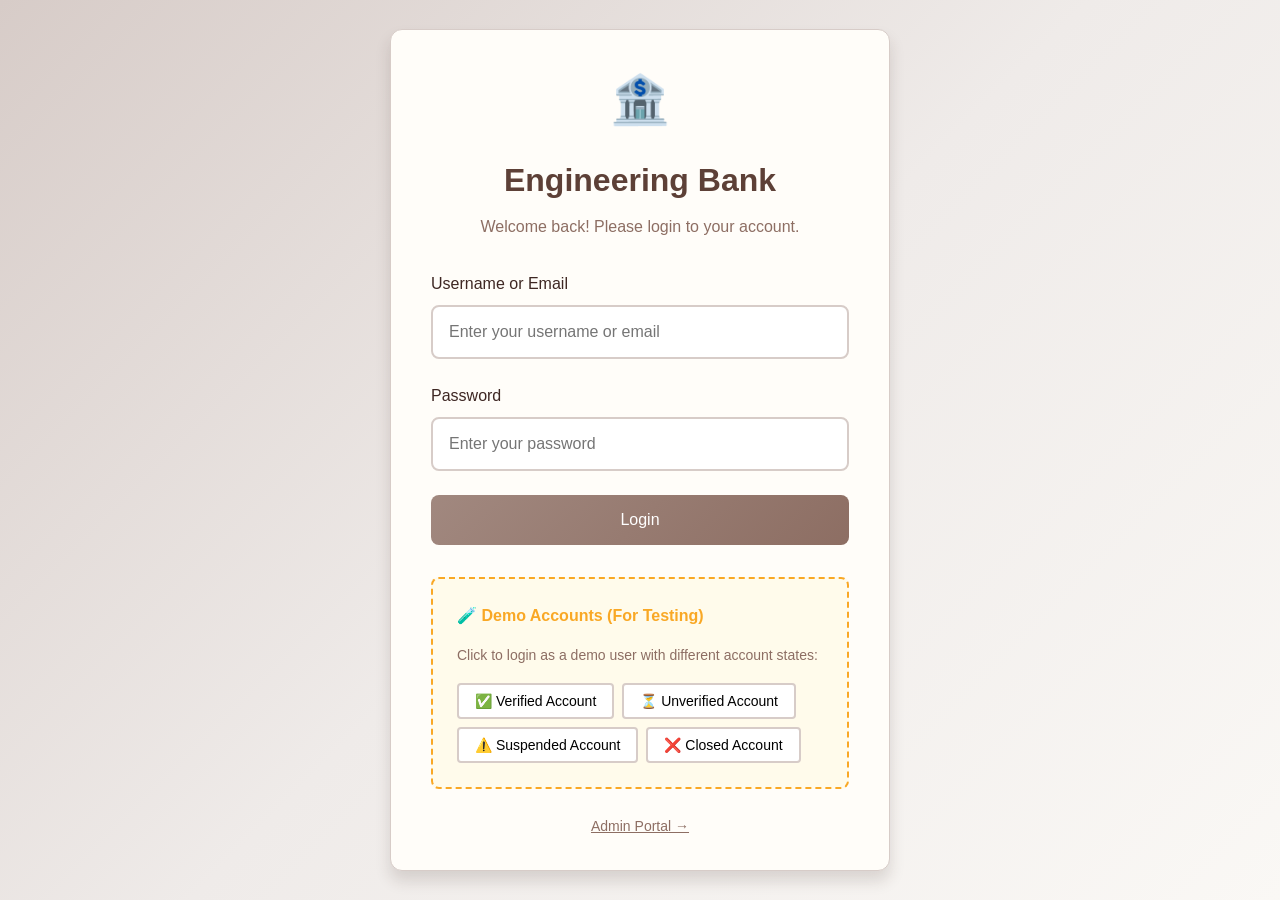
==== index.html @ 9f68fe20 "GUI v1" ====
<!DOCTYPE html>
<html lang="en">
<head>
    <meta charset="UTF-8">
    <meta name="viewport" content="width=device-width, initial-scale=1.0">
    <meta name="description" content="SecureBank - Online Banking Login Portal">
    <title>Engineering Bank - Login</title>
    <link rel="stylesheet" href="styles.css">
</head>
<body>
    <div class="login-container">
        <div class="login-card">
            <!-- Bank Logo and Header -->
            <div class="login-header">
                <div class="bank-logo">🏦</div>
                <h1>Engineering Bank</h1>
                <p>Welcome back! Please login to your account.</p>
            </div>

            <!-- Notification Area -->
            <div id="notification" class="notification">
                <span id="notification-icon"></span>
                <span id="notification-message"></span>
            </div>

            <!-- Login Form -->
            <form id="loginForm" onsubmit="return handleLogin(event)">
                <!-- Username/Email Field -->
                <div class="form-group">
                    <label for="username">Username or Email</label>
                    <input 
                        type="text" 
                        id="username" 
                        name="username" 
                        class="form-control" 
                        placeholder="Enter your username or email"
                        autocomplete="username"
                    >
                    <span id="username-error" class="error-message">Please enter a valid username or email</span>
                </div>

                <!-- Password Field -->
                <div class="form-group">
                    <label for="password">Password</label>
                    <input 
                        type="password" 
                        id="password" 
                        name="password" 
                        class="form-control" 
                        placeholder="Enter your password"
                        autocomplete="current-password"
                    >
                    <span id="password-error" class="error-message">Password is required</span>
                </div>

                <!-- Login Button -->
                <button type="submit" id="loginBtn" class="btn btn-primary btn-block">
                    Login
                </button>
            </form>

            <!-- Demo Login Section (For Testing) -->
            <div class="testing-controls">
                <h4>🧪 Demo Accounts (For Testing)</h4>
                <p class="text-muted" style="font-size: 0.875rem; margin-bottom: 1rem;">
                    Click to login as a demo user with different account states:
                </p>
                <div class="state-buttons">
                    <button class="state-btn" onclick="demoLogin('verified')">
                        ✅ Verified Account
                    </button>
                    <button class="state-btn" onclick="demoLogin('unverified')">
                        ⏳ Unverified Account
                    </button>
                    <button class="state-btn" onclick="demoLogin('suspended')">
                        ⚠️ Suspended Account
                    </button>
                    <button class="state-btn" onclick="demoLogin('closed')">
                        ❌ Closed Account
                    </button>
                </div>
            </div>

            <!-- Admin Link -->
            <div class="text-center mt-2">
                <a href="admin.html" style="color: var(--text-muted); font-size: 0.875rem;">
                    Admin Portal →
                </a>
            </div>
        </div>
    </div>

    <script>
        // ========================================
        // Login Page JavaScript
        // ========================================

        /**
         * Handle login form submission
         * @param {Event} event - Form submit event
         * @returns {boolean} - False to prevent form submission
         */
        function handleLogin(event) {
            event.preventDefault();
            
            // Get form values
            const username = document.getElementById('username').value.trim();
            const password = document.getElementById('password').value;
            
            // Reset error states
            clearErrors();
            
            // Validate inputs
            let isValid = true;
            
            // Username validation
            if (!username) {
                showError('username', 'Please enter your username or email');
                isValid = false;
            } else if (username.length < 3) {
                showError('username', 'Username must be at least 3 characters');
                isValid = false;
            }
            
            // Password validation
            if (!password) {
                showError('password', 'Password is required');
                isValid = false;
            } else if (password.length < 4) {
                showError('password', 'Password must be at least 4 characters');
                isValid = false;
            }
            
            if (!isValid) {
                showNotification('Please fix the errors above', 'error');
                return false;
            }
            
            // Simulate login check (demo credentials)
            const demoUsers = {
                'mohammed.osama': { password: 'password123', status: 'verified' },
                'youssef.mabrouk': { password: 'pass456', status: 'unverified' },
                'ahmed.hesam': { password: 'ahmedpass', status: 'suspended' },
                'abdelrahman': { password: 'abdel123', status: 'closed' }
            };
            
            const user = demoUsers[username.toLowerCase()];
            
            if (user && user.password === password) {
                // Successful login
                showNotification('Login successful! Redirecting...', 'success');
                
                // Store user data
                sessionStorage.setItem('loggedIn', 'true');
                sessionStorage.setItem('username', username);
                sessionStorage.setItem('accountStatus', user.status);
                
                // Redirect to dashboard after delay
                setTimeout(() => {
                    window.location.href = 'dashboard.html';
                }, 1000);
            } else {
                // Failed login
                showNotification('Invalid username or password', 'error');
            }
            
            return false;
        }

        /**
         * Demo login with predefined account state
         * @param {string} status - Account status to demo
         */
        function demoLogin(status) {
            const demoData = {
                verified: { name: 'Mohammed Osama', accountNumber: '1234567890' },
                unverified: { name: 'Youssef Mabrouk', accountNumber: '0987654321' },
                suspended: { name: 'Ahmed Hesam', accountNumber: '5555555555' },
                closed: { name: 'Abdelrahman', accountNumber: '1111111111' }
            };
            
            const data = demoData[status];
            
            // Store demo user data
            sessionStorage.setItem('loggedIn', 'true');
            sessionStorage.setItem('username', data.name);
            sessionStorage.setItem('accountNumber', data.accountNumber);
            sessionStorage.setItem('accountStatus', status);
            sessionStorage.setItem('balance', '1000.00');
            
            showNotification(`Logging in as ${data.name} (${status})...`, 'success');
            
            setTimeout(() => {
                window.location.href = 'dashboard.html';
            }, 800);
        }

        /**
         * Show error for a specific field
         * @param {string} fieldId - Field ID
         * @param {string} message - Error message
         */
        function showError(fieldId, message) {
            const field = document.getElementById(fieldId);
            const error = document.getElementById(fieldId + '-error');
            
            field.classList.add('error');
            error.textContent = message;
            error.classList.add('visible');
        }

        /**
         * Clear all error states
         */
        function clearErrors() {
            document.querySelectorAll('.form-control').forEach(field => {
                field.classList.remove('error');
            });
            document.querySelectorAll('.error-message').forEach(error => {
                error.classList.remove('visible');
            });
        }

        /**
         * Show notification message
         * @param {string} message - Message to display
         * @param {string} type - Notification type (success, error, warning, info)
         */
        function showNotification(message, type) {
            const notification = document.getElementById('notification');
            const icon = document.getElementById('notification-icon');
            const text = document.getElementById('notification-message');
            
            // Set icon based on type
            const icons = {
                success: '✅',
                error: '❌',
                warning: '⚠️',
                info: 'ℹ️'
            };
            
            // Remove all type classes
            notification.className = 'notification visible notification-' + type;
            icon.textContent = icons[type] || icons.info;
            text.textContent = message;
            
            // Auto-hide after 5 seconds (except for errors)
            if (type !== 'error') {
                setTimeout(() => {
                    notification.classList.remove('visible');
                }, 5000);
            }
        }

        // Real-time validation on input
        document.getElementById('username').addEventListener('input', function() {
            if (this.value.trim().length >= 3) {
                this.classList.remove('error');
                document.getElementById('username-error').classList.remove('visible');
            }
        });

        document.getElementById('password').addEventListener('input', function() {
            if (this.value.length >= 4) {
                this.classList.remove('error');
                document.getElementById('password-error').classList.remove('visible');
            }
        });
    </script>
</body>
</html>
---- styles.css ----
/* ========================================
   SecureBank - Banking GUI Design System
   ======================================== */

/* CSS Variables - Warm Beige Color Palette */
:root {
    --primary-color: #5d4037;
    --primary-light: #8d6e63;
    --primary-dark: #3e2723;
    --accent-color: #a1887f;
    --accent-hover: #8d6e63;
    
    /* Status Colors */
    --status-verified: #558b2f;
    --status-verified-bg: #dcedc8;
    --status-unverified: #f9a825;
    --status-unverified-bg: #fff9c4;
    --status-suspended: #c62828;
    --status-suspended-bg: #ffcdd2;
    --status-closed: #757575;
    --status-closed-bg: #eeeeee;
    
    /* Notification Colors */
    --success-color: #558b2f;
    --success-bg: #dcedc8;
    --error-color: #c62828;
    --error-bg: #ffcdd2;
    --warning-color: #f9a825;
    --warning-bg: #fff9c4;
    --info-color: #1565c0;
    --info-bg: #bbdefb;
    
    /* Neutral Colors - Beige Theme */
    --bg-color: #faf8f5;
    --card-bg: #fffdf9;
    --text-primary: #3e2723;
    --text-secondary: #5d4037;
    --text-muted: #8d6e63;
    --border-color: #d7ccc8;
    
    /* Shadows */
    --shadow-sm: 0 1px 2px rgba(62, 39, 35, 0.08);
    --shadow-md: 0 4px 6px rgba(62, 39, 35, 0.12);
    --shadow-lg: 0 10px 15px rgba(62, 39, 35, 0.15);
    
    /* Spacing */
    --spacing-xs: 0.25rem;
    --spacing-sm: 0.5rem;
    --spacing-md: 1rem;
    --spacing-lg: 1.5rem;
    --spacing-xl: 2rem;
    
    /* Border Radius */
    --radius-sm: 4px;
    --radius-md: 8px;
    --radius-lg: 12px;
}

/* Reset & Base Styles */
* {
    margin: 0;
    padding: 0;
    box-sizing: border-box;
}

body {
    font-family: 'Segoe UI', Tahoma, Geneva, Verdana, sans-serif;
    background-color: var(--bg-color);
    color: var(--text-primary);
    line-height: 1.6;
    min-height: 100vh;
}

/* Typography */
h1, h2, h3, h4 {
    font-weight: 600;
    color: var(--primary-color);
    margin-bottom: var(--spacing-md);
}

h1 { font-size: 2rem; }
h2 { font-size: 1.5rem; }
h3 { font-size: 1.25rem; }
h4 { font-size: 1rem; }

p {
    color: var(--text-secondary);
    margin-bottom: var(--spacing-sm);
}

/* Layout Components */
.container {
    max-width: 1200px;
    margin: 0 auto;
    padding: var(--spacing-lg);
}

.card {
    background: var(--card-bg);
    border-radius: var(--radius-lg);
    box-shadow: var(--shadow-md);
    padding: var(--spacing-xl);
    margin-bottom: var(--spacing-lg);
}

.card-header {
    border-bottom: 1px solid var(--border-color);
    padding-bottom: var(--spacing-md);
    margin-bottom: var(--spacing-lg);
}

/* Header / Navbar */
.navbar {
    background: linear-gradient(135deg, var(--primary-color), var(--primary-light));
    color: white;
    padding: var(--spacing-md) var(--spacing-xl);
    box-shadow: var(--shadow-md);
}

.navbar h1 {
    color: white;
    margin: 0;
    font-size: 1.5rem;
}

.navbar-content {
    display: flex;
    justify-content: space-between;
    align-items: center;
    max-width: 1200px;
    margin: 0 auto;
}

.navbar-links {
    display: flex;
    gap: var(--spacing-md);
}

.navbar-links a {
    color: white;
    text-decoration: none;
    padding: var(--spacing-sm) var(--spacing-md);
    border-radius: var(--radius-sm);
    transition: background 0.2s;
}

.navbar-links a:hover {
    background: rgba(255, 255, 255, 0.1);
}

/* Form Elements */
.form-group {
    margin-bottom: var(--spacing-lg);
}

.form-group label {
    display: block;
    font-weight: 500;
    margin-bottom: var(--spacing-sm);
    color: var(--text-primary);
}

.form-control {
    width: 100%;
    padding: var(--spacing-md);
    border: 2px solid var(--border-color);
    border-radius: var(--radius-md);
    font-size: 1rem;
    transition: border-color 0.2s, box-shadow 0.2s;
}

.form-control:focus {
    outline: none;
    border-color: var(--accent-color);
    box-shadow: 0 0 0 3px rgba(49, 130, 206, 0.1);
}

.form-control:disabled {
    background-color: var(--bg-color);
    cursor: not-allowed;
    opacity: 0.7;
}

.form-control.error {
    border-color: var(--error-color);
}

.form-control.success {
    border-color: var(--success-color);
}

/* Error Message */
.error-message {
    color: var(--error-color);
    font-size: 0.875rem;
    margin-top: var(--spacing-xs);
    display: none;
}

.error-message.visible {
    display: block;
}

/* Buttons */
.btn {
    display: inline-flex;
    align-items: center;
    justify-content: center;
    gap: var(--spacing-sm);
    padding: var(--spacing-md) var(--spacing-xl);
    border: none;
    border-radius: var(--radius-md);
    font-size: 1rem;
    font-weight: 500;
    cursor: pointer;
    transition: all 0.2s;
    text-decoration: none;
}

.btn-primary {
    background: linear-gradient(135deg, var(--accent-color), var(--primary-light));
    color: white;
}

.btn-primary:hover:not(:disabled) {
    background: linear-gradient(135deg, var(--accent-hover), var(--primary-color));
    box-shadow: var(--shadow-md);
    transform: translateY(-1px);
}

.btn-secondary {
    background: var(--bg-color);
    color: var(--text-primary);
    border: 2px solid var(--border-color);
}

.btn-secondary:hover:not(:disabled) {
    background: var(--border-color);
}

.btn-success {
    background: var(--status-verified);
    color: white;
}

.btn-success:hover:not(:disabled) {
    background: #2f855a;
}

.btn-danger {
    background: var(--status-suspended);
    color: white;
}

.btn-danger:hover:not(:disabled) {
    background: #c53030;
}

.btn-warning {
    background: var(--status-unverified);
    color: white;
}

.btn-warning:hover:not(:disabled) {
    background: #b7791f;
}

.btn:disabled {
    opacity: 0.5;
    cursor: not-allowed;
    transform: none !important;
    box-shadow: none !important;
}

.btn-block {
    width: 100%;
}

.btn-sm {
    padding: var(--spacing-sm) var(--spacing-md);
    font-size: 0.875rem;
}

/* Button Group */
.btn-group {
    display: flex;
    gap: var(--spacing-md);
    flex-wrap: wrap;
}

/* Status Labels */
.status-label {
    display: inline-flex;
    align-items: center;
    gap: var(--spacing-sm);
    padding: var(--spacing-sm) var(--spacing-md);
    border-radius: var(--radius-md);
    font-weight: 600;
    font-size: 0.875rem;
    text-transform: uppercase;
    letter-spacing: 0.5px;
}

.status-verified {
    background: var(--status-verified-bg);
    color: var(--status-verified);
}

.status-unverified {
    background: var(--status-unverified-bg);
    color: var(--status-unverified);
}

.status-suspended {
    background: var(--status-suspended-bg);
    color: var(--status-suspended);
}

.status-closed {
    background: var(--status-closed-bg);
    color: var(--status-closed);
}

/* Status Indicator Dot */
.status-dot {
    width: 8px;
    height: 8px;
    border-radius: 50%;
    display: inline-block;
}

.status-verified .status-dot { background: var(--status-verified); }
.status-unverified .status-dot { background: var(--status-unverified); }
.status-suspended .status-dot { background: var(--status-suspended); }
.status-closed .status-dot { background: var(--status-closed); }

/* Notification Box */
.notification {
    padding: var(--spacing-md) var(--spacing-lg);
    border-radius: var(--radius-md);
    margin-bottom: var(--spacing-md);
    display: none;
    align-items: center;
    gap: var(--spacing-md);
    animation: slideIn 0.3s ease;
}

.notification.visible {
    display: flex;
}

.notification-success {
    background: var(--success-bg);
    color: var(--success-color);
    border-left: 4px solid var(--success-color);
}

.notification-error {
    background: var(--error-bg);
    color: var(--error-color);
    border-left: 4px solid var(--error-color);
}

.notification-warning {
    background: var(--warning-bg);
    color: var(--warning-color);
    border-left: 4px solid var(--warning-color);
}

.notification-info {
    background: var(--info-bg);
    color: var(--info-color);
    border-left: 4px solid var(--info-color);
}

@keyframes slideIn {
    from {
        opacity: 0;
        transform: translateY(-10px);
    }
    to {
        opacity: 1;
        transform: translateY(0);
    }
}

/* Account Info Display */
.account-info {
    display: grid;
    grid-template-columns: repeat(auto-fit, minmax(200px, 1fr));
    gap: var(--spacing-lg);
    margin-bottom: var(--spacing-xl);
}

.info-item {
    padding: var(--spacing-md);
    background: var(--bg-color);
    border-radius: var(--radius-md);
}

.info-item label {
    display: block;
    font-size: 0.75rem;
    text-transform: uppercase;
    letter-spacing: 1px;
    color: var(--text-muted);
    margin-bottom: var(--spacing-xs);
}

.info-item .value {
    font-size: 1.25rem;
    font-weight: 600;
    color: var(--text-primary);
}

.info-item .value.balance {
    color: var(--status-verified);
}

/* Data Table */
.data-table {
    width: 100%;
    border-collapse: collapse;
    margin-top: var(--spacing-md);
}

.data-table th,
.data-table td {
    padding: var(--spacing-md);
    text-align: left;
    border-bottom: 1px solid var(--border-color);
}

.data-table th {
    background: var(--bg-color);
    font-weight: 600;
    color: var(--text-secondary);
    text-transform: uppercase;
    font-size: 0.75rem;
    letter-spacing: 1px;
}

.data-table tr:hover {
    background: var(--bg-color);
}

/* Login Page Specific */
.login-container {
    min-height: 100vh;
    display: flex;
    align-items: center;
    justify-content: center;
    background: linear-gradient(135deg, #d7ccc8, #efebe9, #faf8f5);
}

.login-card {
    width: 100%;
    max-width: 500px;
    background: var(--card-bg);
    border-radius: var(--radius-lg);
    padding: var(--spacing-xl) 2.5rem;
    box-shadow: var(--shadow-lg);
    border: 1px solid var(--border-color);
}

.login-header {
    text-align: center;
    margin-bottom: var(--spacing-xl);
}

.login-header h1 {
    color: var(--primary-color);
    margin-bottom: var(--spacing-sm);
}

.login-header p {
    color: var(--text-muted);
}

.bank-logo {
    font-size: 3rem;
    margin-bottom: var(--spacing-md);
}

/* State Testing Controls */
.testing-controls {
    margin-top: var(--spacing-xl);
    padding: var(--spacing-lg);
    background: #fffbeb;
    border: 2px dashed var(--status-unverified);
    border-radius: var(--radius-md);
}

.testing-controls h4 {
    color: var(--status-unverified);
    margin-bottom: var(--spacing-md);
}

.state-buttons {
    display: flex;
    flex-wrap: wrap;
    gap: var(--spacing-sm);
}

.state-btn {
    padding: var(--spacing-sm) var(--spacing-md);
    border: 2px solid var(--border-color);
    background: white;
    border-radius: var(--radius-sm);
    cursor: pointer;
    transition: all 0.2s;
    font-size: 0.875rem;
}

.state-btn:hover {
    border-color: var(--accent-color);
    background: var(--bg-color);
}

.state-btn.active {
    border-color: var(--accent-color);
    background: var(--accent-color);
    color: white;
}

/* Transaction Type Tabs */
.transaction-tabs {
    display: flex;
    gap: var(--spacing-xs);
    margin-bottom: var(--spacing-xl);
    border-bottom: 2px solid var(--border-color);
}

.tab-btn {
    padding: var(--spacing-md) var(--spacing-xl);
    background: none;
    border: none;
    cursor: pointer;
    font-size: 1rem;
    color: var(--text-muted);
    border-bottom: 3px solid transparent;
    margin-bottom: -2px;
    transition: all 0.2s;
}

.tab-btn:hover {
    color: var(--text-primary);
}

.tab-btn.active {
    color: var(--accent-color);
    border-bottom-color: var(--accent-color);
    font-weight: 600;
}

.tab-btn:disabled {
    opacity: 0.5;
    cursor: not-allowed;
}

/* Transaction Form */
.transaction-form {
    display: none;
}

.transaction-form.active {
    display: block;
}

/* Utility Classes */
.text-center { text-align: center; }
.text-right { text-align: right; }
.text-muted { color: var(--text-muted); }
.mt-1 { margin-top: var(--spacing-md); }
.mt-2 { margin-top: var(--spacing-lg); }
.mb-1 { margin-bottom: var(--spacing-md); }
.mb-2 { margin-bottom: var(--spacing-lg); }

/* Responsive */
@media (max-width: 768px) {
    .container {
        padding: var(--spacing-md);
    }
    
    .card {
        padding: var(--spacing-lg);
    }
    
    .btn-group {
        flex-direction: column;
    }
    
    .account-info {
        grid-template-columns: 1fr;
    }
    
    .navbar-content {
        flex-direction: column;
        gap: var(--spacing-md);
    }
}
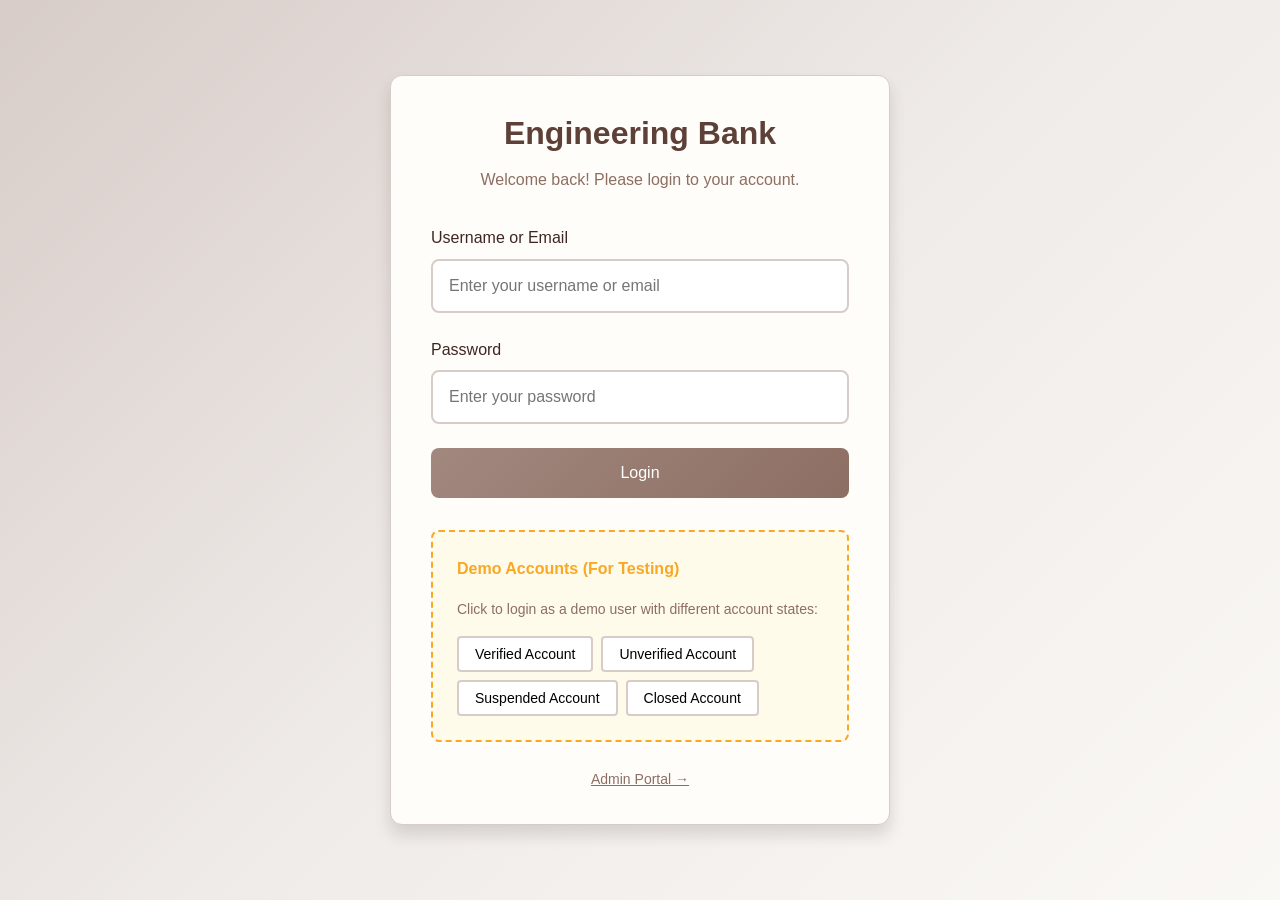
==== commit 3e15559f: "UI done" ====
--- a/index.html
+++ b/index.html
@@ -12,7 +12,6 @@
         <div class="login-card">
             <!-- Bank Logo and Header -->
             <div class="login-header">
-                <div class="bank-logo">🏦</div>
                 <h1>Engineering Bank</h1>
                 <p>Welcome back! Please login to your account.</p>
             </div>
@@ -61,22 +60,22 @@
 
             <!-- Demo Login Section (For Testing) -->
             <div class="testing-controls">
-                <h4>🧪 Demo Accounts (For Testing)</h4>
+                <h4>Demo Accounts (For Testing)</h4>
                 <p class="text-muted" style="font-size: 0.875rem; margin-bottom: 1rem;">
                     Click to login as a demo user with different account states:
                 </p>
                 <div class="state-buttons">
                     <button class="state-btn" onclick="demoLogin('verified')">
-                        ✅ Verified Account
+                        Verified Account
                     </button>
                     <button class="state-btn" onclick="demoLogin('unverified')">
-                        ⏳ Unverified Account
+                        Unverified Account
                     </button>
                     <button class="state-btn" onclick="demoLogin('suspended')">
-                        ⚠️ Suspended Account
+                        Suspended Account
                     </button>
                     <button class="state-btn" onclick="demoLogin('closed')">
-                        ❌ Closed Account
+                        Closed Account
                     </button>
                 </div>
             </div>
